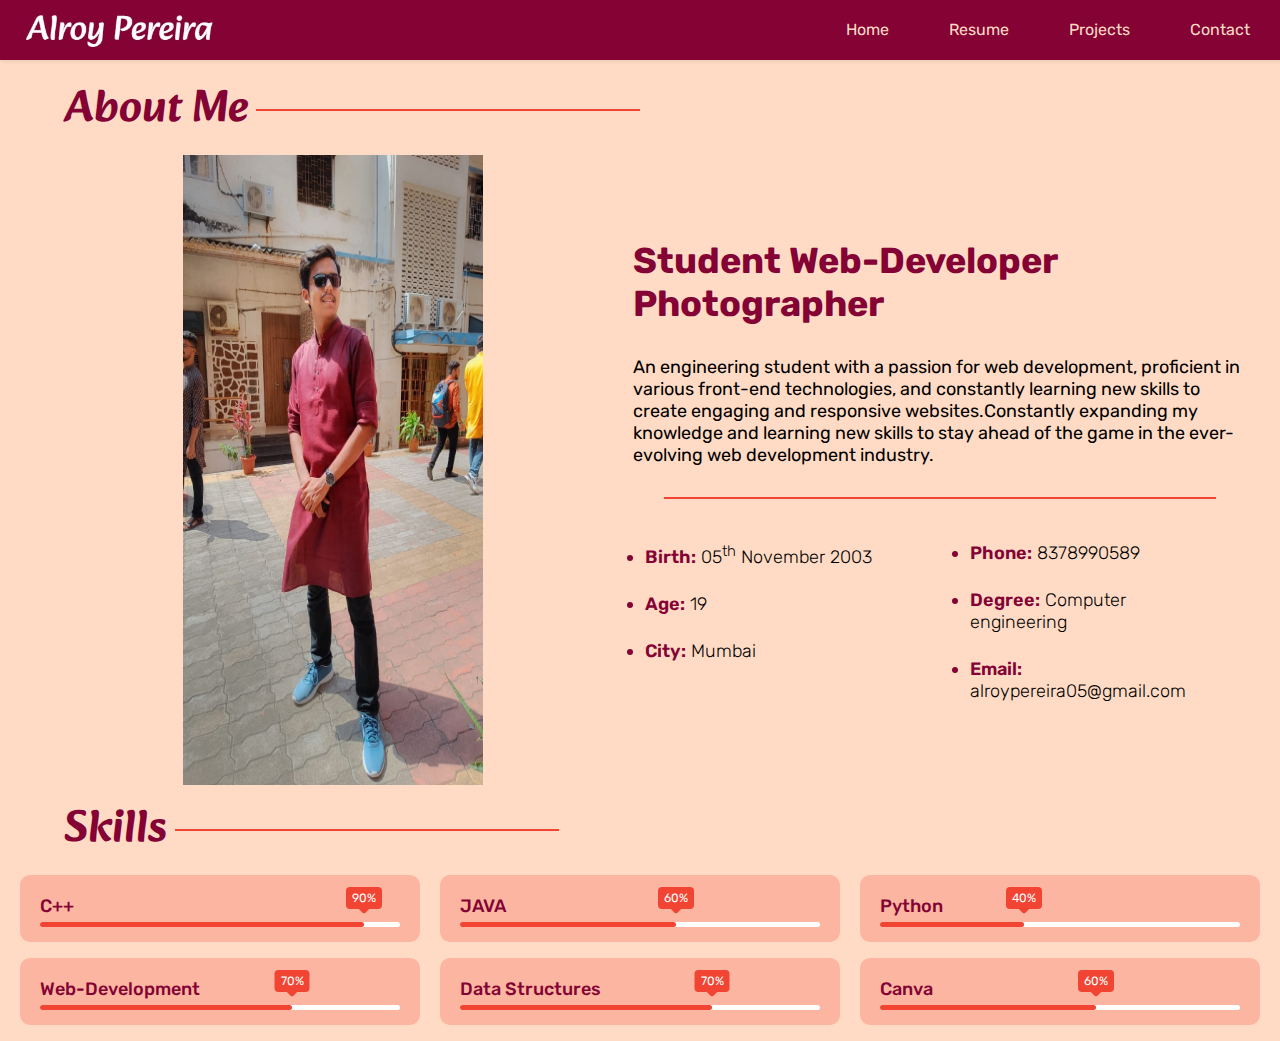
==== about.html @ 8f7da99d "initial commit" ====
<!DOCTYPE html>
<html lang="en">
<head>
    <meta charset="UTF-8">
    <meta http-equiv="X-UA-Compatible" content="IE=edge">
    <meta name="viewport" content="width=device-width, initial-scale=1.0">
    <link rel="stylesheet" href="/styles/about.css">
    <link rel="preconnect" href="https://fonts.googleapis.com">
    <link rel="preconnect" href="https://fonts.gstatic.com" crossorigin>
    <link href="https://fonts.googleapis.com/css2?family=Rubik&display=swap" rel="stylesheet">
    <link href="https://fonts.googleapis.com/css2?family=Alkatra&display=swap" rel="stylesheet">
    <link rel="stylesheet" href="\fontawesome-free-6.3.0-web\css\all.min.css">
    <link rel="icon" href="/images/a.png">
    <title>About</title>
</head>
<header class="header">
    <img src="/images/logo.jpg" class="logo"></img>
    <input class="menu-btn" type="checkbox" id="menu-btn" />
    <label class="menu-icon" for="menu-btn"><span class="nav-icon"></span></label>
    <ul class="menu">
        <li><a href="index.html">Home</a></li>
        <li><a href="resume.html">Resume</a></li>
        <li><a href="Portfolio.html">Projects</a></li>
        <li><a href="contact.html">Contact</a></li>
    </ul>
</header>

<body>
<div class="space"></div>
<div class="pageName">About Me </div>
<div class="wrapImgText">
    <div class="imageContainer">
        <img src="/images/profilePic.jpeg" alt="MY PROFILE PHOTO" class="profileImage">
    </div>
    <div class="wrapDes">
        <div class="description">
            <h1>Student Web-Developer Photographer</h1>
            An engineering student with a passion for web development, proficient in various front-end technologies, and constantly learning new skills to create engaging and responsive websites.Constantly expanding my knowledge and learning new skills to stay ahead of the game in the ever-evolving web development industry.</div>
        <hr>
        <div class="points">
            <div class="pt1">
                <ul>
                    <li>Birth:<span class="tailLi"> 05<sup>th</sup> November 2003</span></li>
                    <li>Age:<span class="tailLi"> 19</span></li>
                    <li>City:<span class="tailLi"> Mumbai</span></li>
                </ul>
            </div>
            <div class="pt2">
                <ul>
                    <li>Phone:<span class="tailLi"> 8378990589</span></li>
                    <li>Degree:<span class="tailLi"> Computer engineering</span></li>
                    <li>Email:<span class="tailLi"> alroypereira05@gmail.com</span></li>
                </ul>
            </div>
        </div>
    </div>
</div>
<div class="pageName">Skills </div>
<div class="wrapSkills">
    <div class="skill">
        <div class="skill-name">C++</div>
        <div class="skill-bar">
          <div class="skill-per" per="90%" style="max-width:90%"></div>
        </div>
    </div>
    <div class="skill">
        <div class="skill-name">JAVA</div>
        <div class="skill-bar">
          <div class="skill-per" per="60%" style="max-width:60%"></div>
        </div>
    </div>
    <div class="skill">
        <div class="skill-name">Python</div>
        <div class="skill-bar">
          <div class="skill-per" per="40%" style="max-width:40%"></div>
        </div>
    </div>
    <div class="skill">
        <div class="skill-name">Web-Development</div>
        <div class="skill-bar">
          <div class="skill-per" per="70%" style="max-width:70%"></div>
        </div>
    </div>
    <div class="skill">
        <div class="skill-name">Data Structures</div>
        <div class="skill-bar">
          <div class="skill-per" per="70%" style="max-width:70%"></div>
        </div>
    </div>
    <div class="skill">
        <div class="skill-name">Canva</div>
        <div class="skill-bar">
          <div class="skill-per" per="60%" style="max-width:60%"></div>
        </div>
    </div>
</div>
</body>
</html>
---- styles/about.css ----
*{
    padding: 0;
    margin: 0;
}

body{
    background-color: #FFDBC5;
    align-items: center;
    justify-content: center;
    z-index: 5;
    font-family: 'Rubik', sans-serif;
}

.space{
  padding-top: 65px;
}

.header {
  background-color: #840234;
  box-shadow: 1px 1px 4px 0 rgba(0,0,0,.1);
  position: fixed;
  width: 100%;
  z-index: 3;
}

.header ul {
  margin: 5;
  padding: 0;
  list-style: none;
  overflow: hidden;
  background-color: #840234;
}

.header li a {
  display: block;
  height: 100%;
  padding: 20px 20px;
  color: #FFDBC5;
  text-decoration: none;
}

.header li a:hover,
.header .menu-btn:hover {
  transition: 1s ease;
  background-color: rgb(221, 152, 127);
  color: #840234;
}

.header .logo {
  display: block;
  float: left;
  height: 2.5em;
  /* font-size: 2em; */
  padding: 10px 20px;
  text-decoration: none;
}

/* menu */

.header .menu {
  clear: both;
  max-height: 0;
  transition: max-height .2s ease-out;
}

/* menu icon */

.header .menu-icon {
  cursor: pointer;
  float: right;
  padding: 28px 20px;
  position: relative;
  user-select: none;
}

.header .menu-icon .nav-icon {
  background: #FFDBC5;
  display: block;
  height: 2px;
  position: relative;
  transition: background .2s ease-out;
  width: 18px;
}

.header .menu-icon .nav-icon:before,
.header .menu-icon .nav-icon:after {
  background: #FFDBC5;
  content: '';
  display: block;
  height: 100%;
  position: absolute;
  transition: all .2s ease-out;
  width: 100%;
}

.header .menu-icon .nav-icon:before {
  top: 5px;
}

.header .menu-icon .nav-icon:after {
  top: -5px;
}

/* menu btn */

.header .menu-btn {
  display: none;
}

.header .menu-btn:checked ~ .menu {
  max-height: 240px;
}

.header .menu-btn:checked ~ .menu-icon .nav-icon {
  background: transparent;
}

.header .menu-btn:checked ~ .menu-icon .nav-icon:before {
  transform: rotate(-45deg);
  top:0;
}

.header .menu-btn:checked ~ .menu-icon .nav-icon:after {
  transform: rotate(45deg);
  top:0;
}


@media (min-width: 48em) {
  .header li {
    float: left;
  }
  .header li a {
    padding: 20px 30px;
  }
  .header .menu {
    clear: none;
    float: right;
    max-height: none;
  }
  .header .menu-icon {
    display: none;
  }
}

hr{
  width: 90%;
  height: 2px;
  background-color: #f24432;
  border: none;
}

  .pageName{
    font-family: 'Alkatra', cursive;
    color: #840234;
    height: 10vh;
    font-size: 5vh;
    display: flex;
    align-items: center;
    justify-content: left;
    padding-left: 5%;
    background-color: #FFDBC5;
    position: relative;
    font-weight: 600;
  }

  .pageName:after{
    content:'';
    height: 2px;
    width: 30vw;
    background:#f24432;
    position:relative;
    margin:8px;
    left:0; 
    right:0; 
  }

  .wrapImgText{
    display: flex;
    justify-content: center;
    align-items: center;
    flex-wrap: wrap;
  }

  .imageContainer{
    display: flex;
    justify-content: center;
    width: 600px;
    height: 70vh;
    background-color: #FFDBC5;
  }

  .profileImage{
    display: flex;
    /* padding-left: 30%; */
    width: 300px;
    height: 70vh;
  }

  .wrapDes{
    padding-top: 3%;
    font-family: 'Rubik', sans-serif;
    width:48vw;
    background-color: #FFDBC5;
    display: flex;
    flex-wrap: wrap;
    justify-content: space-evenly;
  }

  .description{
    font-size: large;
    padding-bottom: 5%;
  }

  .description h1{
    width: 48vw;
    padding-bottom: 5%;
    color: #840234;
  }

  .points{
    width: 100%;
    padding-top: 5%;
    display:flex;
    flex-wrap: wrap;
  }

  .pt1{
    width: 300px;
    padding: 2%;
    font-size: large;
  }

  .pt1 ul li,.pt2 ul li{
    color: #840234;
    list-style: disc;
    padding-bottom: 25px;
    font-weight: 600;
  }

  .tailLi{
    color: black;
    font-weight: 200;
  }

  .pt2{
    width: 40%;
    padding: 2%;
    font-size: large;
  }

  .wrapSkills{
    font-family: 'Rubik', sans-serif;
    display: flex;
    align-items: center;
    justify-content: space-evenly;
    flex-wrap: wrap;
  }
  
  .skill{
    width: 400px;
    background-color: rgb(242, 68, 50,.25);
    color: #840234;
    border-radius: 10px;
    margin-bottom: 1rem;
  }
  
  
/* .skills{
  width: 100%;
  max-width: 600px;
  padding: 0 20px;
} */

.skill-name{
  font-size: 18px;
  font-weight: 500;
  color: #840234;
  margin: 20px;
}

.skill-bar{
  height: 5px;
  background: white;
  border-radius: 3px;
  /* margin-top: -15px;
  margin-bottom: 15px; */
  margin: -15px 20px 15px 20px;
}

.skill-per{
  height: 5px;
  background: #f24432;
  color: white;
  border-radius: 3px;
  position: relative;
  animation: fillBars 2.5s 1;
}

.skill-per::before{
  content: attr(per);
  position: absolute;
  padding: 4px 6px;
  background: rgb(242, 68, 50);
  border-radius: 4px;
  font-size: 12px;
  top: -35px;
  right: 0;
  transform: translateX(50%);
}

.skill-per::after{
  content: "";
  position: absolute;
  width: 10px;
  height: 10px;
  z-index: -1;
  background: rgb(242, 68, 50);
  top: -20px;
  right: 0;
  transform: translateX(50%) rotate(45deg);
  border-radius: 2px;
}

@keyframes fillBars{
  from{
    width: 0;
  }
  to{
    width: 100%;
  }
}
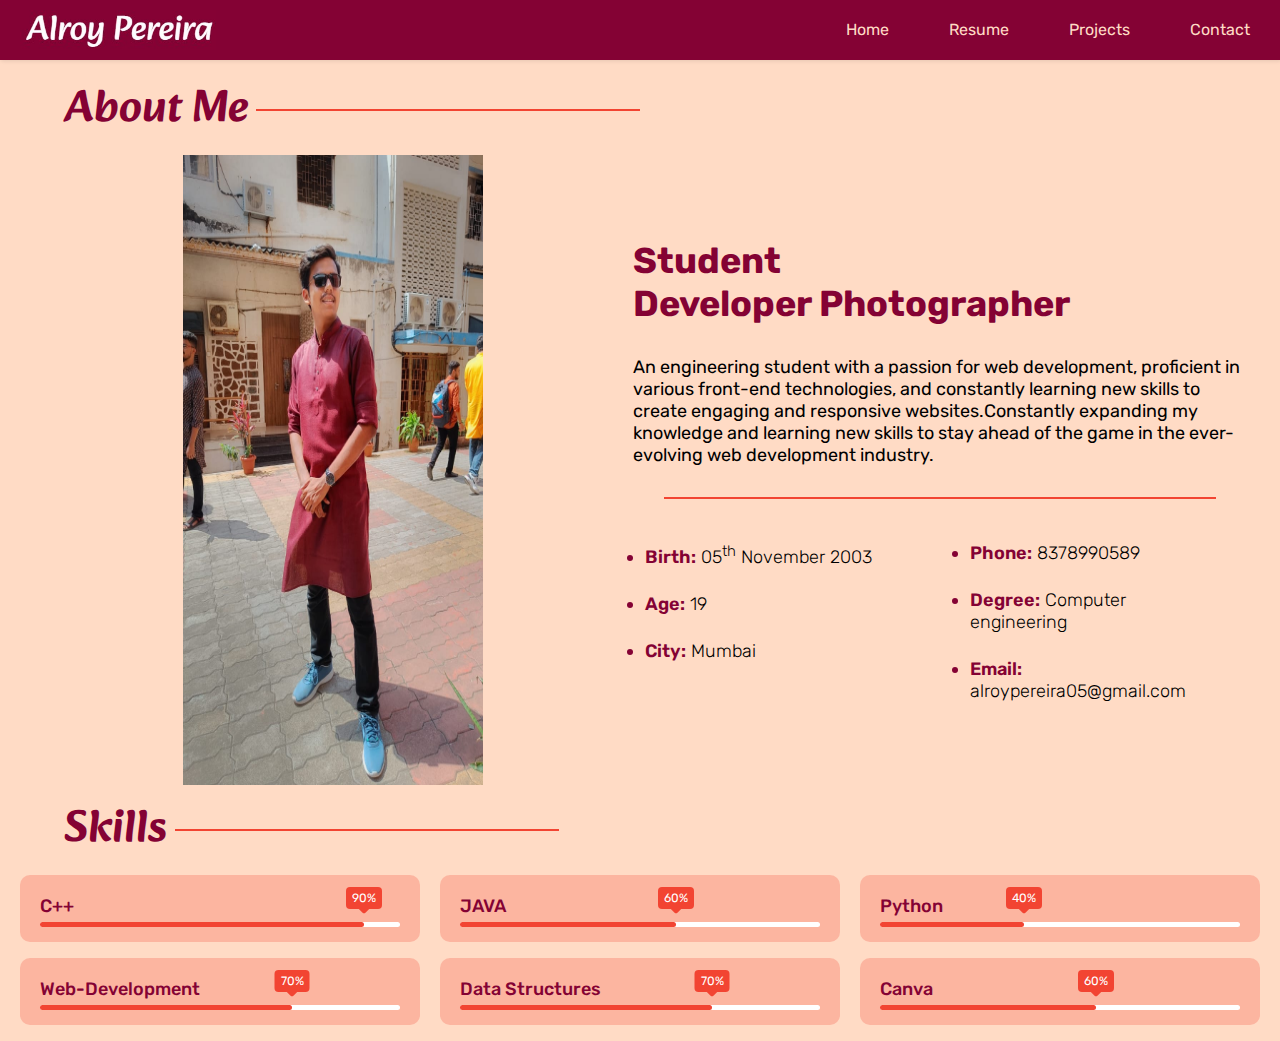
==== commit 7f3c14c9: "about page changes and minute detailing" ====
--- a/about.html
+++ b/about.html
@@ -4,17 +4,17 @@
     <meta charset="UTF-8">
     <meta http-equiv="X-UA-Compatible" content="IE=edge">
     <meta name="viewport" content="width=device-width, initial-scale=1.0">
-    <link rel="stylesheet" href="/styles/about.css">
+    <link rel="stylesheet" href="styles/about.css">
     <link rel="preconnect" href="https://fonts.googleapis.com">
     <link rel="preconnect" href="https://fonts.gstatic.com" crossorigin>
     <link href="https://fonts.googleapis.com/css2?family=Rubik&display=swap" rel="stylesheet">
     <link href="https://fonts.googleapis.com/css2?family=Alkatra&display=swap" rel="stylesheet">
-    <link rel="stylesheet" href="\fontawesome-free-6.3.0-web\css\all.min.css">
-    <link rel="icon" href="/images/a.png">
+    <link rel="stylesheet" href="fontawesome-free-6.3.0-web\css\all.min.css">
+    <link rel="icon" href="images/a.png">
     <title>About</title>
 </head>
 <header class="header">
-    <img src="/images/logo.jpg" class="logo"></img>
+    <img src="images/logo.jpg" class="logo"></img>
     <input class="menu-btn" type="checkbox" id="menu-btn" />
     <label class="menu-icon" for="menu-btn"><span class="nav-icon"></span></label>
     <ul class="menu">
@@ -30,11 +30,11 @@
 <div class="pageName">About Me </div>
 <div class="wrapImgText">
     <div class="imageContainer">
-        <img src="/images/profilePic.jpeg" alt="MY PROFILE PHOTO" class="profileImage">
+        <img src="images/profilePic.jpeg" alt="MY PROFILE PHOTO" class="profileImage">
     </div>
     <div class="wrapDes">
         <div class="description">
-            <h1>Student Web-Developer Photographer</h1>
+            <h1>Student<br>Developer Photographer</h1>
             An engineering student with a passion for web development, proficient in various front-end technologies, and constantly learning new skills to create engaging and responsive websites.Constantly expanding my knowledge and learning new skills to stay ahead of the game in the ever-evolving web development industry.</div>
         <hr>
         <div class="points">
--- a/styles/about.css
+++ b/styles/about.css
@@ -190,11 +190,22 @@
     background-color: #FFDBC5;
   }
 
+
   .profileImage{
     display: flex;
     /* padding-left: 30%; */
     width: 300px;
     height: 70vh;
+  }
+
+  @media (max-width: 450px){
+    .profileImage{
+      height: 55vh;
+    }
+
+    .imageContainer{
+      height: 57vh;
+    }
   }
 
   .wrapDes{
@@ -249,12 +260,44 @@
     font-size: large;
   }
 
+  @media (max-width: 450px){
+    .wrapDes{
+      align-items: center;
+      justify-content: center;
+      width: 100%;
+      padding: 0rem 2rem 0rem 2rem;
+    }
+
+    .description h1 {
+      display: flex;
+      width: 100%;
+      align-content: center;
+      justify-content: center;
+    }
+
+    .description{
+      align-items: center;
+      justify-content: center;
+    }
+
+    .points{
+      padding-left: 2rem;
+      padding-right: 2rem;
+    }
+  }
+
   .wrapSkills{
     font-family: 'Rubik', sans-serif;
     display: flex;
     align-items: center;
     justify-content: space-evenly;
     flex-wrap: wrap;
+  }
+
+  @media (max-width: 450px) {
+    .wrapSkills{
+      padding: 0rem 2rem 0rem 2rem;
+    }
   }
   
   .skill{
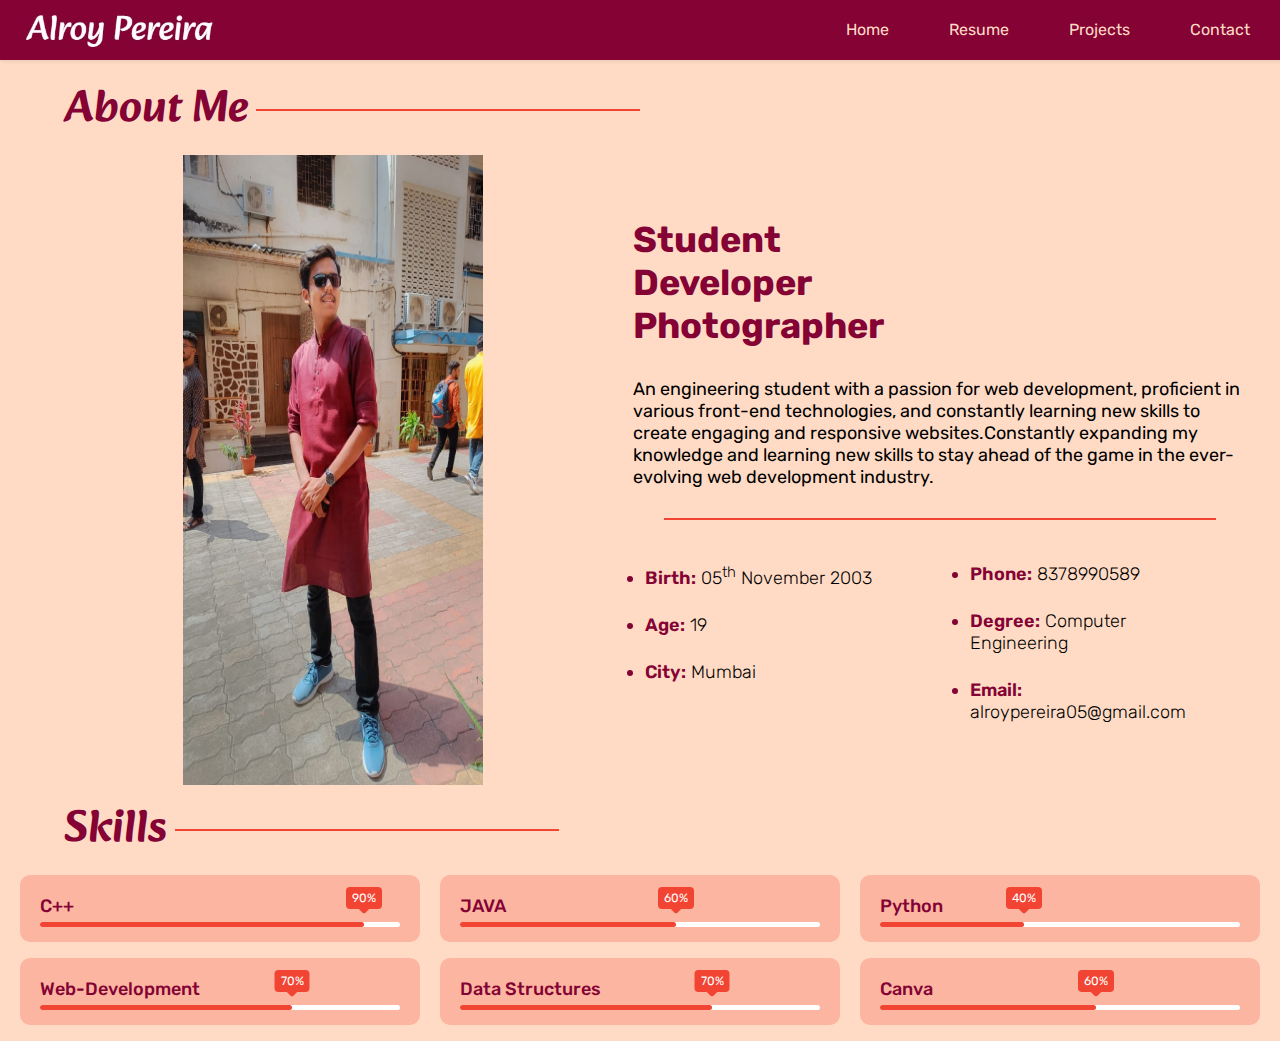
==== commit 28601271: "fixed bugs" ====
--- a/about.html
+++ b/about.html
@@ -34,8 +34,9 @@
     </div>
     <div class="wrapDes">
         <div class="description">
-            <h1>Student<br>Developer Photographer</h1>
-            An engineering student with a passion for web development, proficient in various front-end technologies, and constantly learning new skills to create engaging and responsive websites.Constantly expanding my knowledge and learning new skills to stay ahead of the game in the ever-evolving web development industry.</div>
+            <h1>Student<br>Developer<br>Photographer</h1>
+            <span>An engineering student with a passion for web development, proficient in various front-end technologies, and constantly learning new skills to create engaging and responsive websites.Constantly expanding my knowledge and learning new skills to stay ahead of the game in the ever-evolving web development industry.</span>
+        </div>
         <hr>
         <div class="points">
             <div class="pt1">
@@ -48,7 +49,7 @@
             <div class="pt2">
                 <ul>
                     <li>Phone:<span class="tailLi"> 8378990589</span></li>
-                    <li>Degree:<span class="tailLi"> Computer engineering</span></li>
+                    <li>Degree:<span class="tailLi"> Computer Engineering</span></li>
                     <li>Email:<span class="tailLi"> alroypereira05@gmail.com</span></li>
                 </ul>
             </div>
--- a/styles/about.css
+++ b/styles/about.css
@@ -200,11 +200,11 @@
 
   @media (max-width: 450px){
     .profileImage{
-      height: 55vh;
+      height: 58vh;
     }
 
     .imageContainer{
-      height: 57vh;
+      height: 60vh;
     }
   }
 
@@ -262,27 +262,35 @@
 
   @media (max-width: 450px){
     .wrapDes{
+      display: flex;
       align-items: center;
       justify-content: center;
-      width: 100%;
-      padding: 0rem 2rem 0rem 2rem;
+      width: 20rem;
+      /* padding: 0rem 2rem 0rem 2rem; */
+      flex-direction: column;
     }
 
     .description h1 {
       display: flex;
-      width: 100%;
+      width: 20rem;
       align-content: center;
       justify-content: center;
-    }
-
-    .description{
-      align-items: center;
-      justify-content: center;
+      text-align: center;
+    }
+
+    .description span{
+      font-style: none;
+      display: flex;
+      text-align: justify;
     }
 
     .points{
-      padding-left: 2rem;
-      padding-right: 2rem;
+      padding-left: 0.1rem;
+      /* padding-right: 2rem; */
+    }
+
+    .pt2{
+      width: 90%;
     }
   }
 
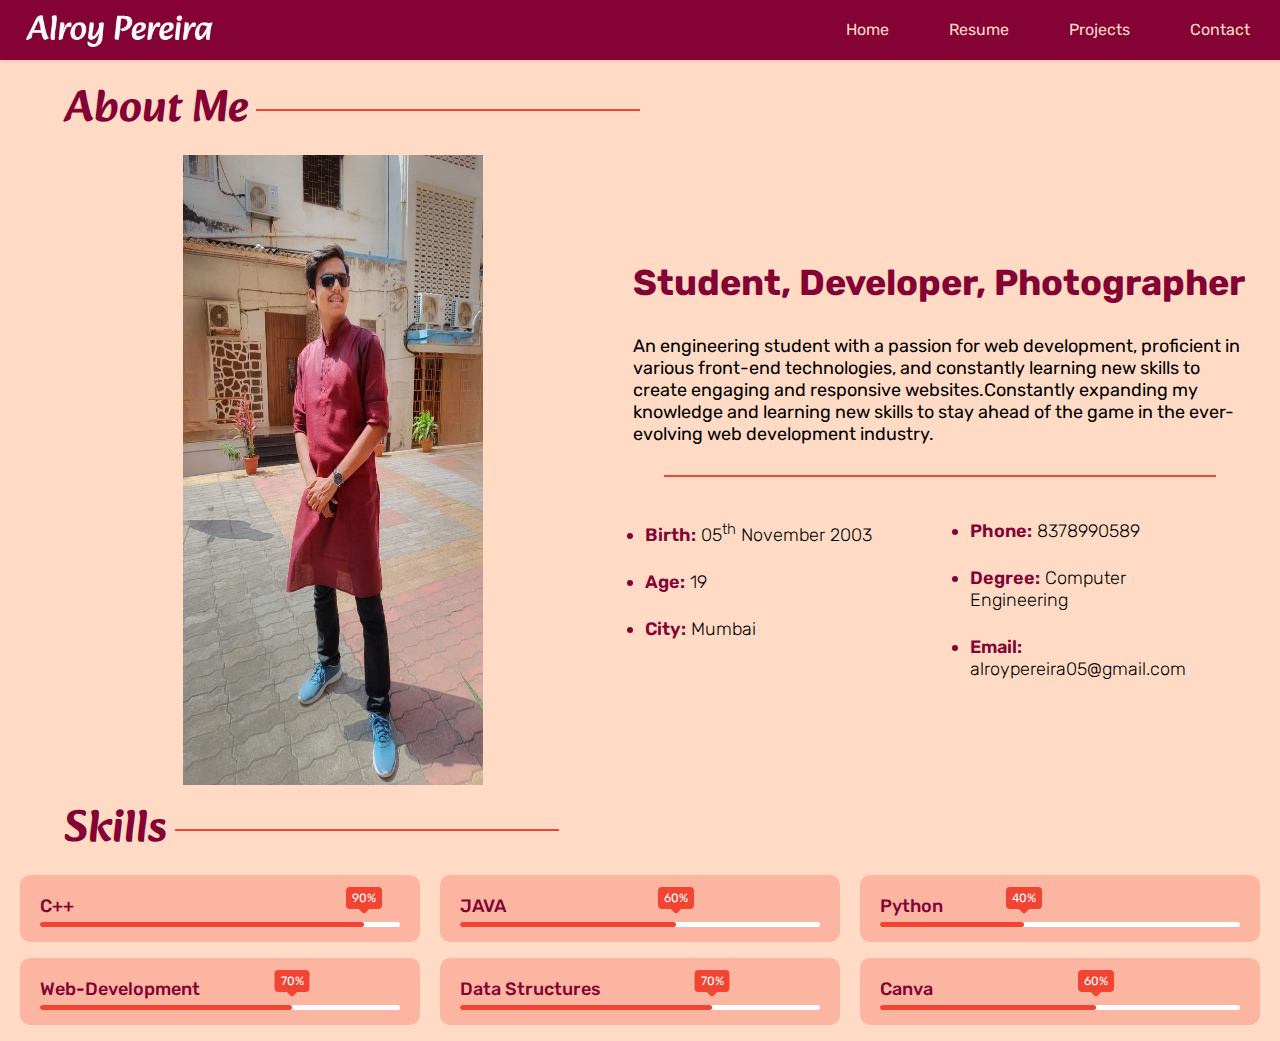
==== commit 2e038ff7: "changed profile image and wraped words" ====
--- a/about.html
+++ b/about.html
@@ -30,11 +30,11 @@
 <div class="pageName">About Me </div>
 <div class="wrapImgText">
     <div class="imageContainer">
-        <img src="images/profilePic.jpeg" alt="MY PROFILE PHOTO" class="profileImage">
+        <img src="images/myimage.jpg" alt="MY PROFILE PHOTO" class="profileImage">
     </div>
     <div class="wrapDes">
         <div class="description">
-            <h1>Student<br>Developer<br>Photographer</h1>
+            <h1 class="word-wrap">Student, Developer, Photographer</h1>
             <span>An engineering student with a passion for web development, proficient in various front-end technologies, and constantly learning new skills to create engaging and responsive websites.Constantly expanding my knowledge and learning new skills to stay ahead of the game in the ever-evolving web development industry.</span>
         </div>
         <hr>
@@ -95,5 +95,7 @@
         </div>
     </div>
 </div>
+<script>
+</script>
 </body>
 </html>
--- a/styles/about.css
+++ b/styles/about.css
@@ -200,11 +200,11 @@
 
   @media (max-width: 450px){
     .profileImage{
-      height: 58vh;
+      height: 66vh;
     }
 
     .imageContainer{
-      height: 60vh;
+      height: 68vh;
     }
   }
 
@@ -270,6 +270,10 @@
       flex-direction: column;
     }
 
+    .description {
+      word-wrap: break-word;
+    }
+
     .description h1 {
       display: flex;
       width: 20rem;
@@ -291,6 +295,10 @@
 
     .pt2{
       width: 90%;
+    }
+
+    .word-wrap {
+      word-wrap: break-word;
     }
   }
 
